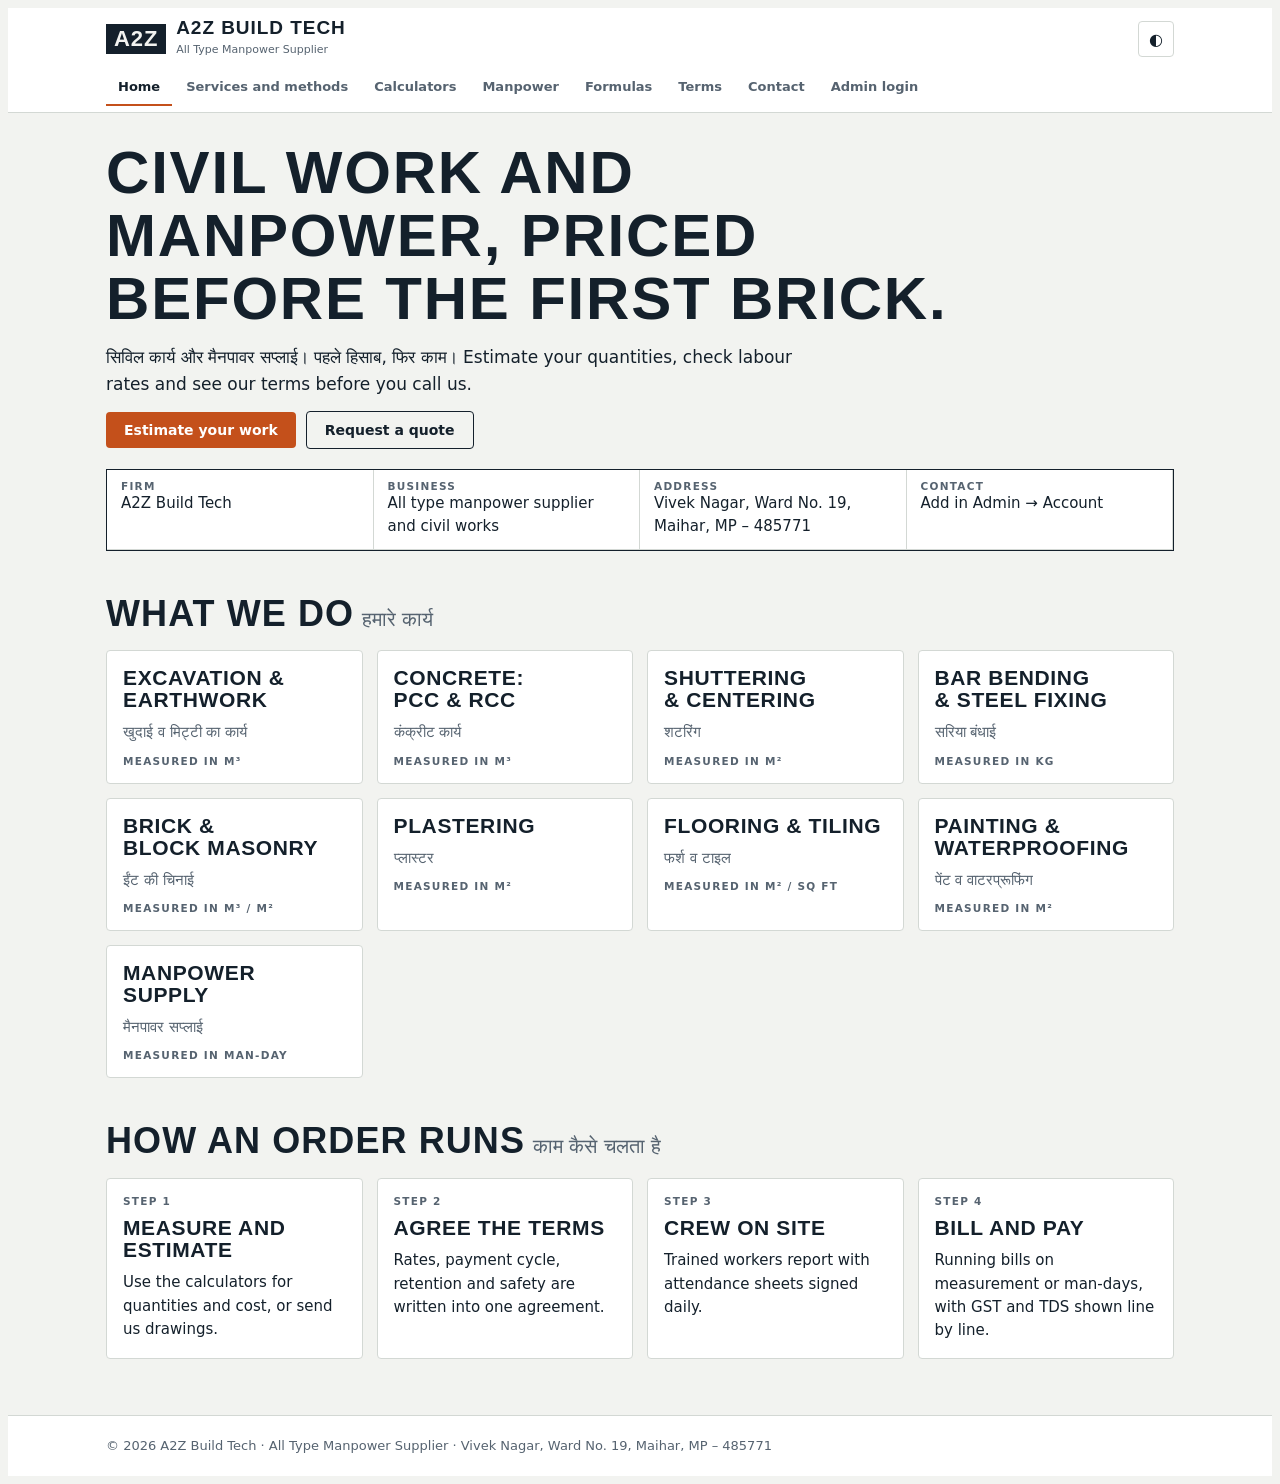
==== index.html @ a54b51d4 "Add files via upload" ====
<!doctype html>
<html lang="en">
<head>
<meta charset="utf-8">
<meta name="viewport" content="width=device-width, initial-scale=1, viewport-fit=cover">
<title>A2Z Build Tech</title>
<meta name="description" content="A2Z Build Tech, All Type Manpower Supplier and civil works, Vivek Nagar, Maihar, Madhya Pradesh.">
<meta name="theme-color" content="#c4501b">
<meta name="claude:viewport-fit-sides" content="cover">
<!-- CSP-START --><meta http-equiv="Content-Security-Policy" content="default-src 'none'; script-src 'self'; style-src 'self' 'unsafe-inline' https://fonts.googleapis.com; font-src https://fonts.gstatic.com; img-src 'self' data:; connect-src 'none'; object-src 'none'; base-uri 'none'; form-action 'none'"><!-- CSP-END -->
<link rel="stylesheet" href="https://fonts.googleapis.com/css2?family=Barlow+Condensed:wght@600;700&family=Inter:wght@400;500;600&family=IBM+Plex+Mono:wght@500&display=swap">
<link rel="stylesheet" href="style.css">
</head>
<body>
<header class="top">
  <div class="wrap bar">
    <a class="brand" href="#home"><span class="mark">A2Z</span><span><b>A2Z Build Tech</b><small>All Type Manpower Supplier</small></span></a>
    <button class="ghost" id="themeBtn" aria-label="Switch light or dark theme">◐</button>
  </div>
  <nav class="wrap nav" id="nav" aria-label="Main"></nav>
</header>
<main class="wrap" id="app"><noscript>This site needs JavaScript. Please turn it on in your browser.</noscript></main>
<footer><div class="wrap">© 2026 A2Z Build Tech · All Type Manpower Supplier · Vivek Nagar, Ward No. 19, Maihar, MP – 485771</div></footer>
<div id="toast" role="status"></div>
<script src="data.js"></script>
<script src="calc.js"></script>
<script src="app.js"></script>
</body>
</html>
---- style.css ----
/* Layout concept: a drawing-sheet title block up top, then ruled work sheets. One orange accent, used only on the primary action. */
:root{
  --bg:#f2f3f0; --sf:#ffffff; --fg:#14202b; --mu:#566370; --ln:#d3d8d4; --soft:#e7eae6;
  --ac:#c4501b; --acf:#ffffff; --st:#1f4e79; --ok:#1d7a4a; --bad:#b3261e;
  --fd:'Barlow Condensed','Arial Narrow',sans-serif; --fb:'Inter',system-ui,sans-serif; --fm:'IBM Plex Mono',ui-monospace,monospace;
}
@media (prefers-color-scheme: dark){:root:not([data-theme="light"]){
  --bg:#10161c; --sf:#18212a; --fg:#e8ecef; --mu:#9aa7b2; --ln:#2b3742; --soft:#1e2832;
  --ac:#f0793f; --acf:#1a0d05; --st:#7db4e6; --ok:#5fcf93; --bad:#ff8a80; color-scheme:dark;}}
:root[data-theme="dark"]{
  --bg:#10161c; --sf:#18212a; --fg:#e8ecef; --mu:#9aa7b2; --ln:#2b3742; --soft:#1e2832;
  --ac:#f0793f; --acf:#1a0d05; --st:#7db4e6; --ok:#5fcf93; --bad:#ff8a80; color-scheme:dark;}
*{box-sizing:border-box}
body{background:var(--bg);color:var(--fg);font:15px/1.55 var(--fb);min-height:100%}
body::before{content:"";position:fixed;inset:0 0 auto;height:env(safe-area-inset-top,0px);background:var(--sf);z-index:30}
.wrap{max-width:1100px;margin:0 auto;padding-left:max(16px,env(safe-area-inset-left,0px));padding-right:max(16px,env(safe-area-inset-right,0px))}
a{color:var(--st)}
h1,h2,h3{font-family:var(--fd);text-transform:uppercase;letter-spacing:.03em;line-height:1.05;margin:0;text-wrap:balance}
h1{font-size:clamp(34px,7vw,60px);font-weight:700}
h2{font-size:clamp(26px,4.5vw,36px);font-weight:700}
h3{font-size:21px;font-weight:600}
p{margin:0;max-width:65ch}
.hi{font:500 .55em var(--fb);text-transform:none;letter-spacing:0;color:var(--mu);margin-left:8px;white-space:nowrap}
.mu{color:var(--mu)} em{font-style:normal;font-weight:500;color:var(--mu)}
header.top{position:sticky;top:env(safe-area-inset-top,0px);z-index:20;background:var(--sf);border-bottom:1px solid var(--ln)}
.bar{display:flex;align-items:center;justify-content:space-between;gap:12px;padding-block:10px}
.brand{display:flex;align-items:center;gap:10px;text-decoration:none;color:var(--fg)}
.mark{font:700 22px var(--fd);background:var(--fg);color:var(--bg);padding:2px 8px;letter-spacing:.04em}
.brand b{display:block;font:700 19px var(--fd);text-transform:uppercase;letter-spacing:.05em;line-height:1}
.brand small{color:var(--mu);font-size:11px}
.nav{display:flex;gap:2px;overflow-x:auto;padding-bottom:6px;scrollbar-width:thin}
.nav a{white-space:nowrap;padding:7px 12px;text-decoration:none;color:var(--mu);font-weight:600;font-size:13px;border-bottom:2px solid transparent}
.nav a[aria-current="page"]{color:var(--fg);border-bottom-color:var(--ac)}
.ghost{background:none;border:1px solid var(--ln);color:var(--fg);width:36px;height:36px;border-radius:4px;cursor:pointer;font-size:16px}
main{padding-block:28px 56px;display:grid;gap:44px}
section{display:grid;gap:18px;min-width:0}
.tb{display:grid;grid-template-columns:repeat(auto-fit,minmax(min(100%,230px),1fr));border:1.5px solid var(--fg);background:var(--sf)}
.tb>div{padding:10px 14px;border-right:1px solid var(--ln);border-bottom:1px solid var(--ln);min-width:0}
.tb small,.lbl{display:block;font:600 10.5px var(--fb);letter-spacing:.12em;text-transform:uppercase;color:var(--mu)}
.hero{display:grid;gap:20px}
.hero p{font-size:17px}
.row{display:flex;flex-wrap:wrap;gap:10px;align-items:center}
.between{justify-content:space-between}
.btn{background:var(--ac);color:var(--acf);border:0;padding:10px 18px;font:600 14px var(--fb);cursor:pointer;border-radius:4px;text-decoration:none;display:inline-block}
.btn.sec{background:transparent;color:var(--fg);border:1.5px solid var(--fg)}
.link{background:none;border:0;color:var(--st);cursor:pointer;font:600 13px var(--fb);padding:4px}
.link.danger{color:var(--bad)}
button:focus-visible,a:focus-visible,input:focus-visible,select:focus-visible,textarea:focus-visible,summary:focus-visible{outline:2px solid var(--st);outline-offset:2px}
.cards{display:grid;grid-template-columns:repeat(auto-fit,minmax(min(100%,250px),1fr));gap:14px}
.card{background:var(--sf);border:1px solid var(--ln);padding:16px;border-radius:4px;min-width:0;display:grid;gap:10px;align-content:start}
.sheet{background:var(--sf);border:1.5px solid var(--fg);padding:18px;display:grid;gap:16px;min-width:0}
.chips{display:flex;flex-wrap:wrap;gap:8px}
.chip{background:var(--sf);color:var(--fg);border:1px solid var(--ln);padding:7px 12px;border-radius:99px;cursor:pointer;font:600 13px var(--fb)}
.chip[aria-pressed="true"]{background:var(--fg);color:var(--bg);border-color:var(--fg)}
label{display:grid;gap:4px;font:600 12px var(--fb);color:var(--mu);min-width:0}
input,select,textarea{font:15px var(--fb);padding:9px 10px;border:1px solid var(--ln);background:var(--bg);color:var(--fg);border-radius:4px;min-width:0;width:100%}
textarea{min-height:120px;resize:vertical}
.grid{display:grid;grid-template-columns:repeat(auto-fit,minmax(min(100%,170px),1fr));gap:12px;align-items:end}
.scroll{overflow-x:auto;max-width:100%}
table{border-collapse:collapse;width:100%;font-size:14px}
th{font:600 10.5px var(--fb);letter-spacing:.1em;text-transform:uppercase;color:var(--mu);text-align:left;padding:8px;border-bottom:1.5px solid var(--fg);white-space:nowrap}
td{padding:7px 8px;border-bottom:1px solid var(--ln);vertical-align:middle}
td input,td select{padding:6px 8px;min-width:90px}
.n{font:500 14px var(--fm);text-align:right;font-variant-numeric:tabular-nums;white-space:nowrap}
th.n{font:600 10.5px var(--fb)}
tr.tot td{border-bottom:0;border-top:1.5px solid var(--fg);font-weight:600}
tr.big td{font:700 20px var(--fd);letter-spacing:.03em;text-transform:uppercase}
details{background:var(--sf);border:1px solid var(--ln);border-radius:4px}
summary{cursor:pointer;padding:13px 16px;font:600 20px var(--fd);text-transform:uppercase;letter-spacing:.03em;list-style:none;display:flex;justify-content:space-between;gap:12px}
summary::-webkit-details-marker{display:none}
summary::after{content:"+";font-family:var(--fm)}
details[open] summary::after{content:"–"}
details .in{padding:0 16px 16px;display:grid;gap:10px}
ol,ul{margin:0;padding-left:20px;display:grid;gap:6px}
.pill{font:600 11px var(--fb);padding:2px 8px;border-radius:99px;background:var(--soft);color:var(--mu)}
.note{border-left:3px solid var(--st);padding:8px 12px;background:var(--soft);font-size:13.5px;max-width:75ch}
.warn{border-left-color:var(--bad)}
pre.doc{white-space:pre-wrap;word-break:break-word;font:13.5px/1.6 var(--fm);background:var(--bg);border:1px solid var(--ln);padding:16px;margin:0;max-height:560px;overflow:auto}
.kpi{font:700 30px var(--fd);letter-spacing:.02em}
.msg{color:var(--bad);font-size:13px;min-height:18px}
#toast{position:fixed;left:50%;transform:translateX(-50%);bottom:calc(20px + env(safe-area-inset-bottom,0px));background:var(--fg);color:var(--bg);padding:9px 16px;border-radius:4px;font-size:13px;font-weight:600;opacity:0;pointer-events:none;transition:opacity .2s;z-index:50;max-width:calc(100% - 32px)}
#toast.on{opacity:1}
footer{border-top:1px solid var(--ln);background:var(--sf);padding-block:20px;color:var(--mu);font-size:13px}
@media (prefers-reduced-motion:reduce){*{transition:none!important;scroll-behavior:auto!important}}
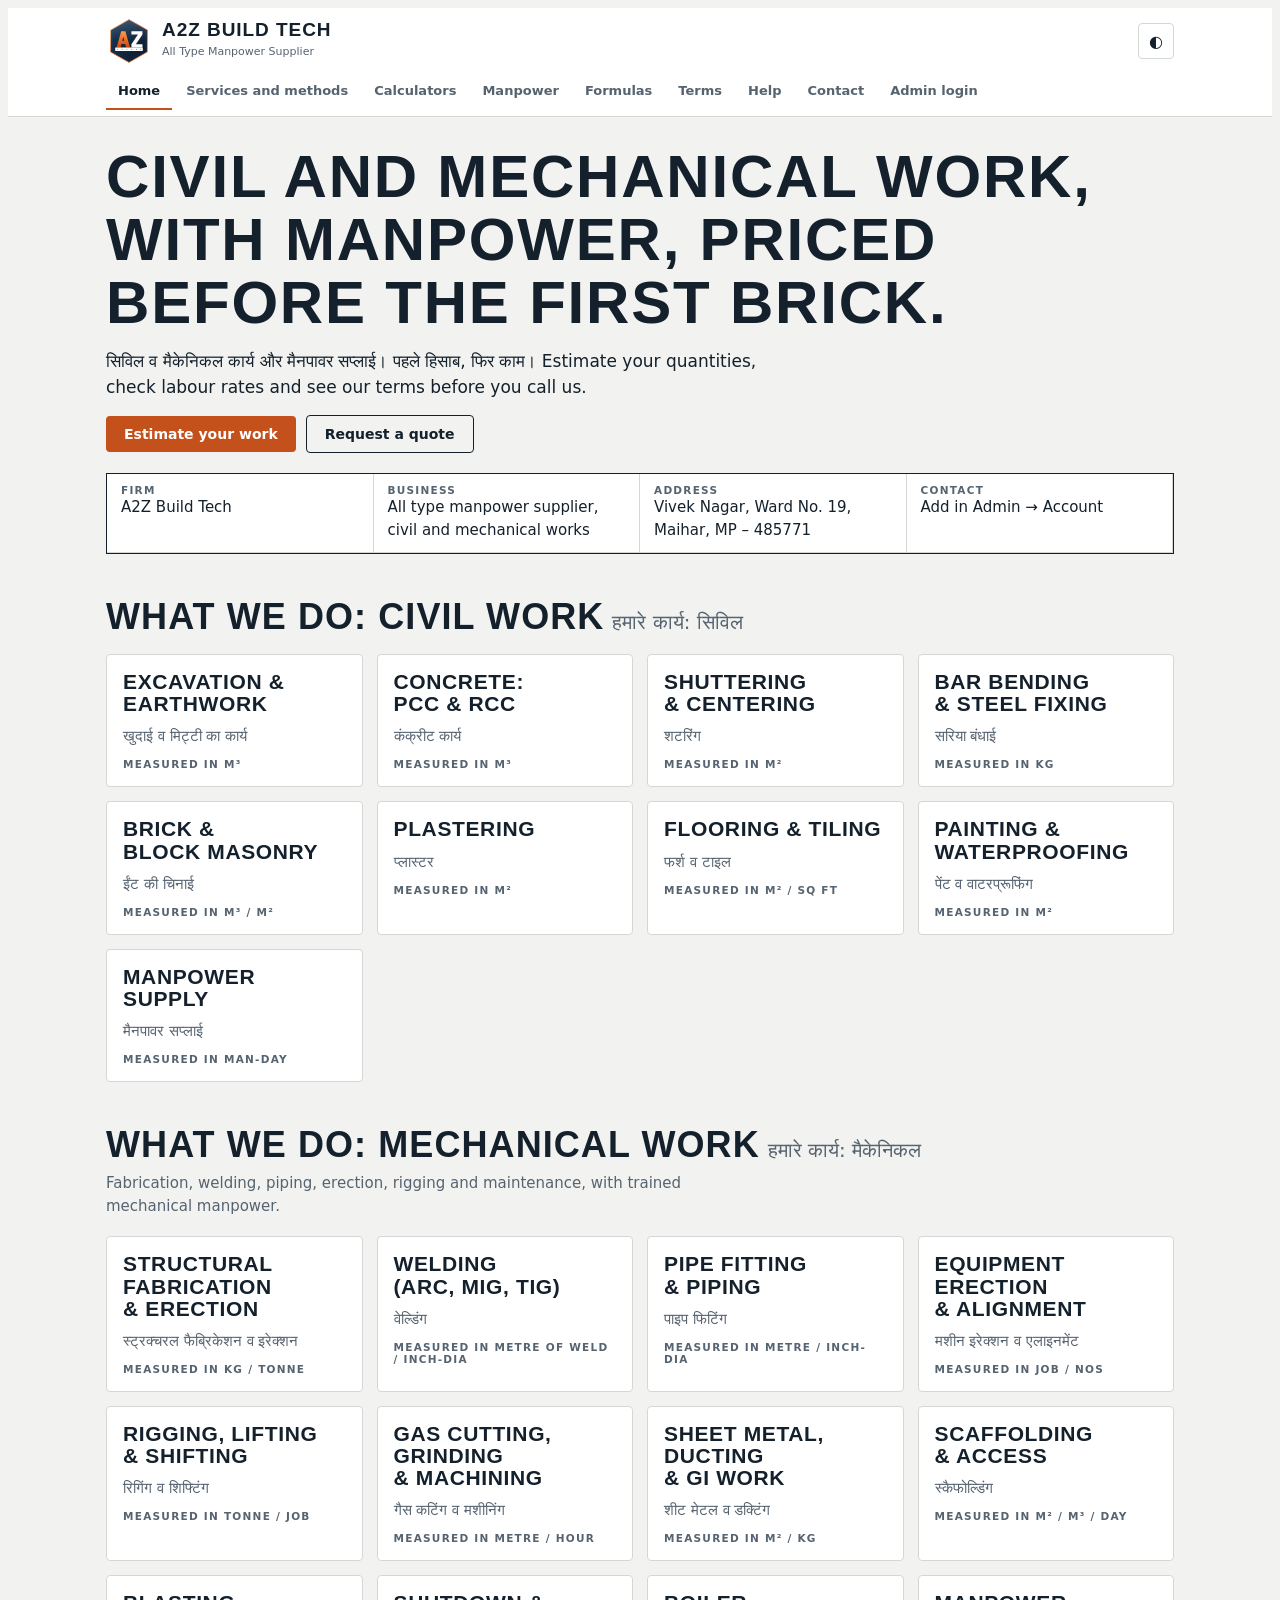
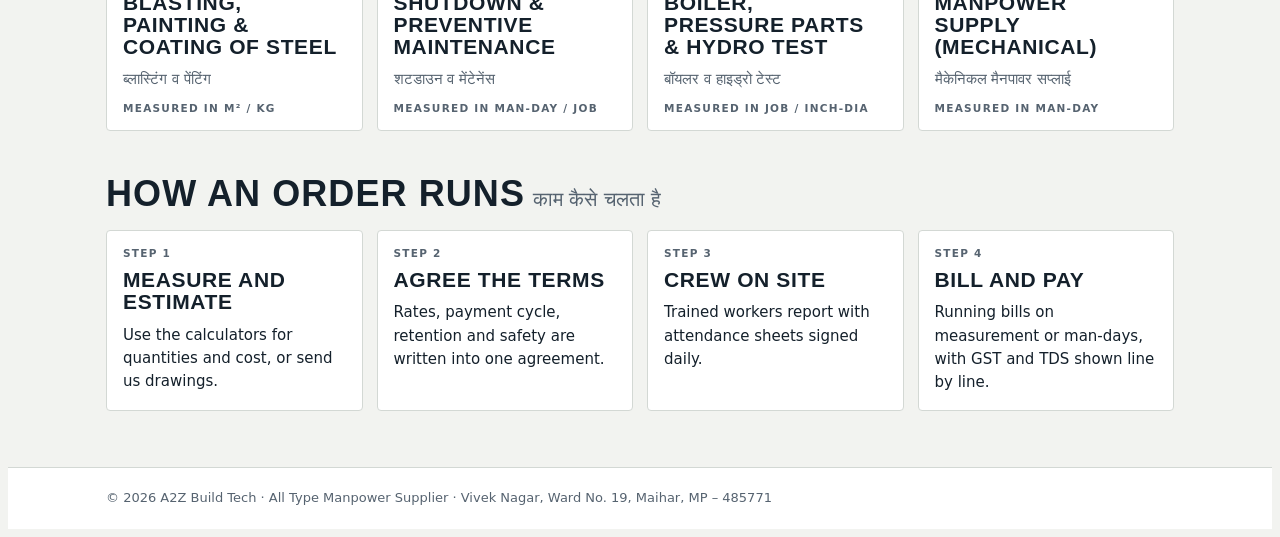
==== commit a0826483: "Add files via upload" ====
--- a/index.html
+++ b/index.html
@@ -3,18 +3,26 @@
 <head>
 <meta charset="utf-8">
 <meta name="viewport" content="width=device-width, initial-scale=1, viewport-fit=cover">
+<meta name="theme-color" content="#0f2a47">
+<meta name="mobile-web-app-capable" content="yes">
+<meta name="apple-mobile-web-app-capable" content="yes">
+<meta name="apple-mobile-web-app-title" content="A2Z">
+<meta name="apple-mobile-web-app-status-bar-style" content="black-translucent">
+<link rel="manifest" href="manifest.json">
+<link rel="apple-touch-icon" href="apple-touch-icon.png">
+<link rel="icon" type="image/svg+xml" href="logo.svg">
 <title>A2Z Build Tech</title>
 <meta name="description" content="A2Z Build Tech, All Type Manpower Supplier and civil works, Vivek Nagar, Maihar, Madhya Pradesh.">
-<meta name="theme-color" content="#c4501b">
 <meta name="claude:viewport-fit-sides" content="cover">
-<!-- CSP-START --><meta http-equiv="Content-Security-Policy" content="default-src 'none'; script-src 'self'; style-src 'self' 'unsafe-inline' https://fonts.googleapis.com; font-src https://fonts.gstatic.com; img-src 'self' data:; connect-src 'none'; object-src 'none'; base-uri 'none'; form-action 'none'"><!-- CSP-END -->
+<!-- CSP-START --><meta http-equiv="Content-Security-Policy" content="default-src 'none'; manifest-src 'self'; script-src 'self'; style-src 'self' 'unsafe-inline' https://fonts.googleapis.com; font-src https://fonts.gstatic.com; img-src 'self' data:; connect-src 'none'; object-src 'none'; base-uri 'none'; form-action 'none'"><!-- CSP-END -->
 <link rel="stylesheet" href="https://fonts.googleapis.com/css2?family=Barlow+Condensed:wght@600;700&family=Inter:wght@400;500;600&family=IBM+Plex+Mono:wght@500&display=swap">
 <link rel="stylesheet" href="style.css">
+<link rel="stylesheet" href="help.css">
 </head>
 <body>
 <header class="top">
   <div class="wrap bar">
-    <a class="brand" href="#home"><span class="mark">A2Z</span><span><b>A2Z Build Tech</b><small>All Type Manpower Supplier</small></span></a>
+    <a class="brand" href="#home"><img class="logo" src="logo.svg" alt="A2Z Build Tech logo" width="46" height="46"><span><b>A2Z Build Tech</b><small>All Type Manpower Supplier</small></span></a>
     <button class="ghost" id="themeBtn" aria-label="Switch light or dark theme">◐</button>
   </div>
   <nav class="wrap nav" id="nav" aria-label="Main"></nav>
@@ -24,6 +32,8 @@
 <div id="toast" role="status"></div>
 <script src="data.js"></script>
 <script src="calc.js"></script>
+<script src="help.js"></script>
+<script src="pwa.js"></script>
 <script src="app.js"></script>
 </body>
 </html>
--- a/style.css
+++ b/style.css
@@ -1,3 +1,4 @@
+/* FILE: style.css  (GitHub par isi naam se upload karein) */
 /* Layout concept: a drawing-sheet title block up top, then ruled work sheets. One orange accent, used only on the primary action. */
 :root{
   --bg:#f2f3f0; --sf:#ffffff; --fg:#14202b; --mu:#566370; --ln:#d3d8d4; --soft:#e7eae6;
@@ -82,3 +83,6 @@
 #toast.on{opacity:1}
 footer{border-top:1px solid var(--ln);background:var(--sf);padding-block:20px;color:var(--mu);font-size:13px}
 @media (prefers-reduced-motion:reduce){*{transition:none!important;scroll-behavior:auto!important}}
+
+.logo{width:46px;height:46px;display:block;flex:none}
+.brand{align-items:center}
--- a/help.css
+++ b/help.css
@@ -0,0 +1,24 @@
+/* FILE: help.css  (GitHub par isi naam se upload karein) */
+.hlp{display:grid;gap:12px;max-width:860px}
+.hlp-log{display:grid;gap:10px;max-height:62vh;overflow:auto;padding:4px 2px;min-height:120px}
+.hlp-m{padding:10px 12px;border-radius:10px;border:1px solid var(--ln);background:var(--sf);color:var(--fg);max-width:100%;overflow-wrap:anywhere}
+.hlp-m.me{justify-self:end;background:var(--soft);max-width:88%}
+.hlp-m h4{margin:0 0 6px;font-size:15px}
+.hlp-m p{margin:6px 0}
+.hlp-m ol{margin:6px 0 6px 20px;padding:0;display:grid;gap:5px}
+.hlp-where{font-size:13px;color:var(--mu)}
+.hlp-tip{font-size:13px;border-left:3px solid var(--ac);padding:4px 8px;margin-top:6px;background:var(--soft)}
+.hlp-sep{border:0;border-top:1px dashed var(--ln);margin:10px 0}
+.hlp-chips{display:flex;flex-wrap:wrap;gap:6px}
+.hlp-chip{font:inherit;font-size:13px;padding:5px 10px;border:1px solid var(--ln);border-radius:999px;background:var(--sf);color:var(--fg);cursor:pointer}
+.hlp-chip:hover,.hlp-chip:focus-visible{border-color:var(--ac);outline:none}
+.hlp-form{display:flex;gap:8px;align-items:center}
+.hlp-form input{flex:1;min-width:0;font:inherit;padding:10px 12px;border:1px solid var(--ln);border-radius:8px;background:var(--sf);color:var(--fg)}
+.hlp-form button{font:inherit;font-weight:600;padding:10px 16px;border:0;border-radius:8px;background:var(--ac);color:var(--acf);cursor:pointer}
+.hlp-cat{font-size:12px;letter-spacing:.08em;text-transform:uppercase;color:var(--mu);font-weight:700;margin:8px 0 4px}
+.hlp-note{font-size:12px;color:var(--mu)}
+.hlp-lock{border-left:3px solid var(--bad)}
+.pwa-bar{position:fixed;left:0;right:0;bottom:0;z-index:60;display:flex;gap:10px;align-items:center;justify-content:center;flex-wrap:wrap;padding:10px 44px 10px 14px;padding-bottom:max(10px,env(safe-area-inset-bottom));background:#0f2a47;color:#fff;font-size:14px;box-shadow:0 -2px 12px rgba(0,0,0,.25)}
+.pwa-go{font:inherit;font-weight:700;border:0;border-radius:8px;padding:8px 14px;background:#ff8a3d;color:#1a0d05;cursor:pointer}
+.pwa-x{position:absolute;right:6px;top:50%;transform:translateY(-50%);font:inherit;font-size:22px;line-height:1;border:0;background:transparent;color:#fff;padding:6px 10px;cursor:pointer}
+@media (display-mode: standalone){body{-webkit-tap-highlight-color:transparent}header.top{padding-top:env(safe-area-inset-top)}}
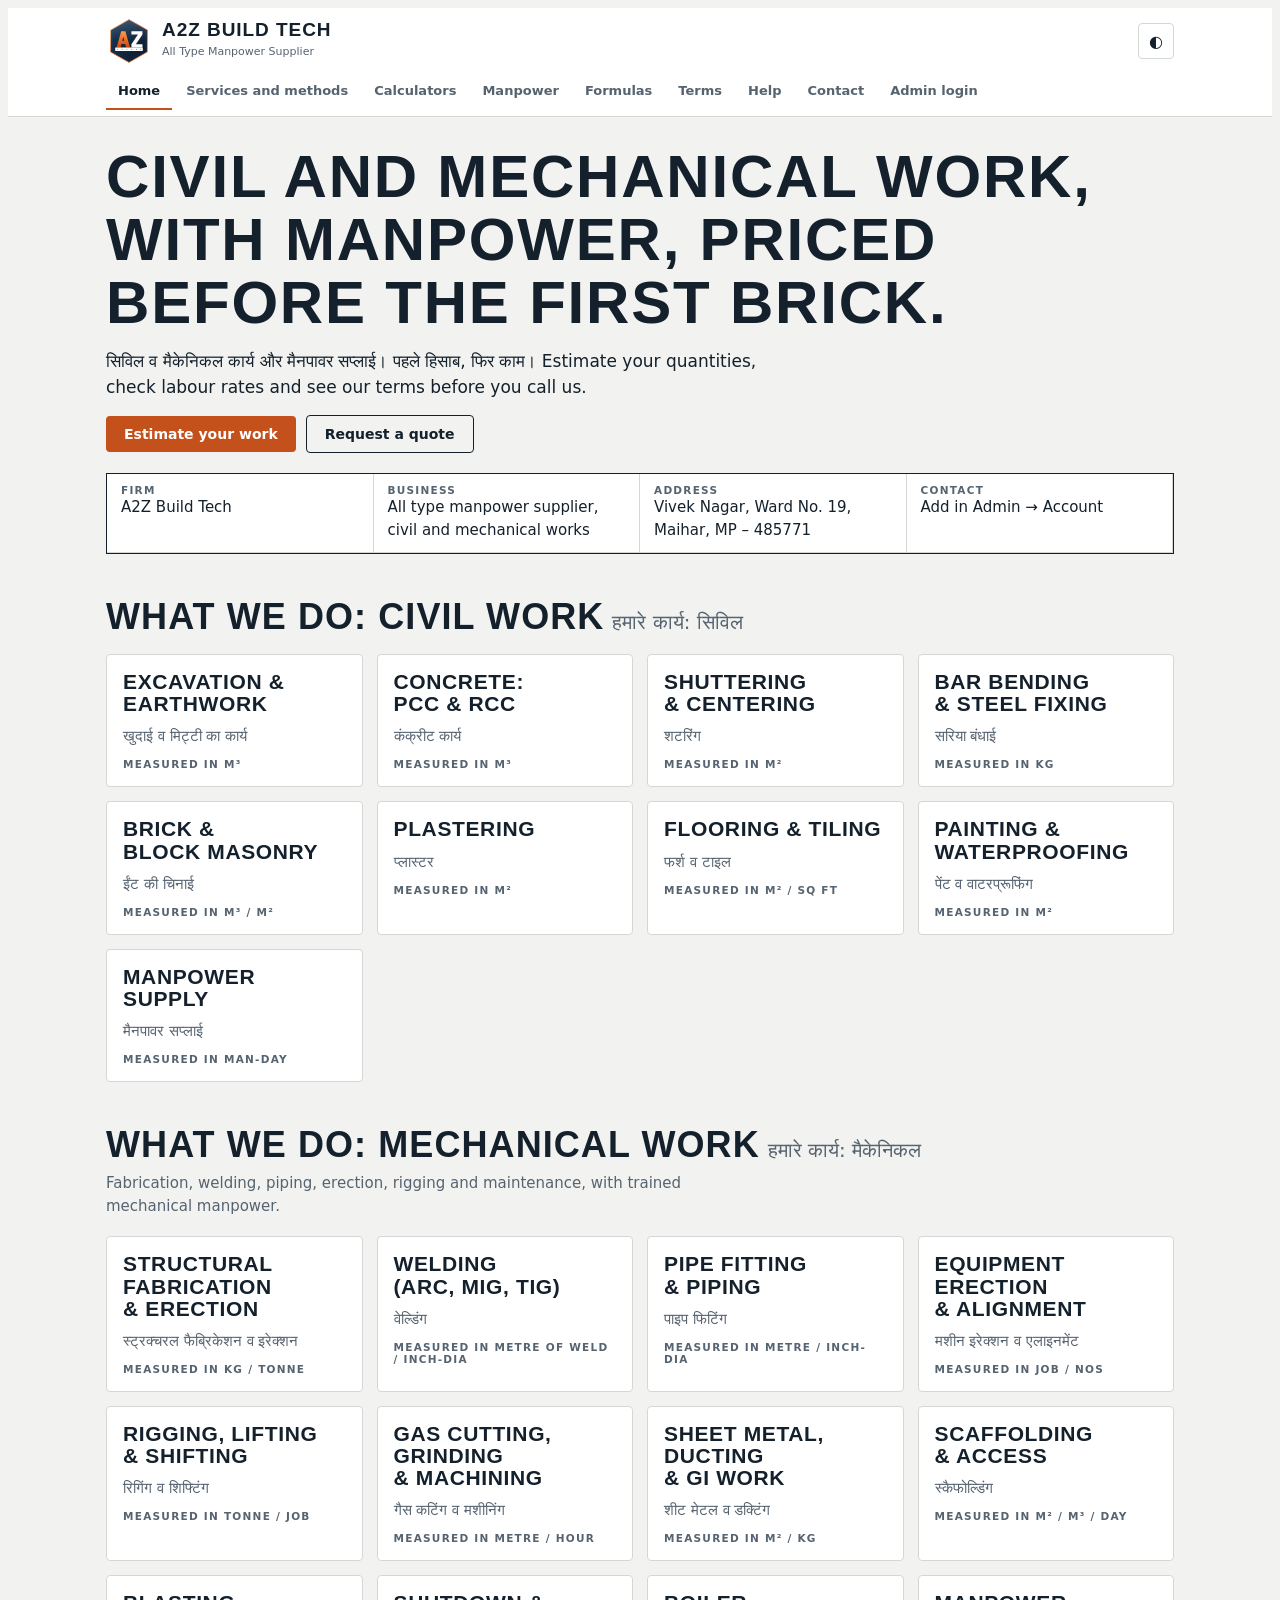
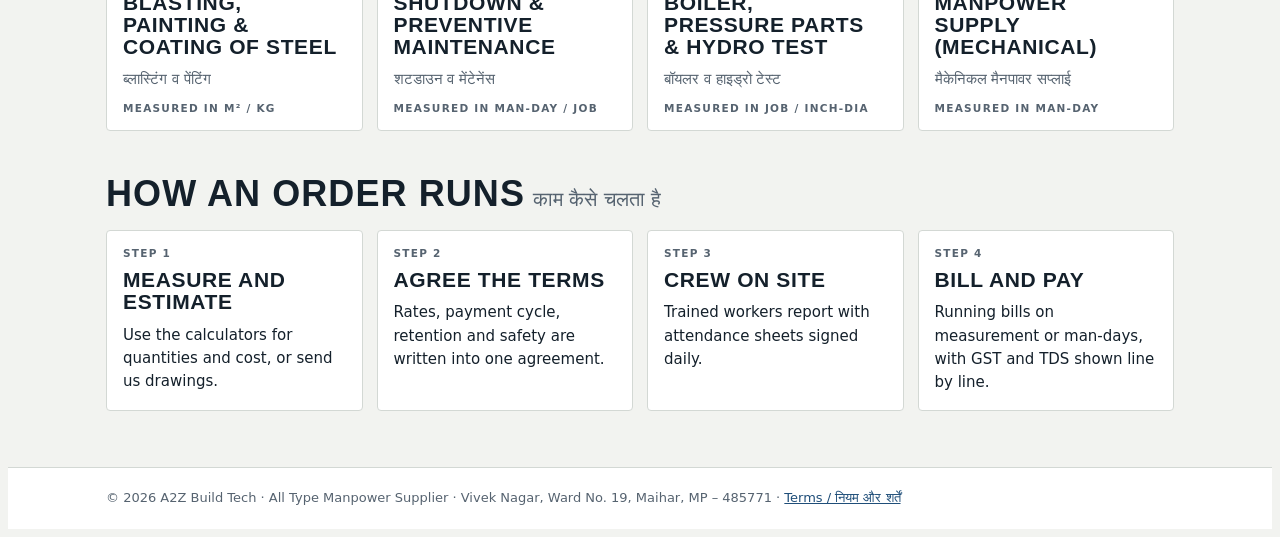
==== commit fd3a595d: "Add files via upload" ====
--- a/index.html
+++ b/index.html
@@ -28,7 +28,7 @@
   <nav class="wrap nav" id="nav" aria-label="Main"></nav>
 </header>
 <main class="wrap" id="app"><noscript>This site needs JavaScript. Please turn it on in your browser.</noscript></main>
-<footer><div class="wrap">© 2026 A2Z Build Tech · All Type Manpower Supplier · Vivek Nagar, Ward No. 19, Maihar, MP – 485771</div></footer>
+<footer><div class="wrap">© 2026 A2Z Build Tech · All Type Manpower Supplier · Vivek Nagar, Ward No. 19, Maihar, MP – 485771 · <a href="terms.html">Terms / नियम और शर्तें</a></div></footer>
 <div id="toast" role="status"></div>
 <script src="data.js"></script>
 <script src="calc.js"></script>
--- a/style.css
+++ b/style.css
@@ -86,3 +86,29 @@
 
 .logo{width:46px;height:46px;display:block;flex:none}
 .brand{align-items:center}
+
+/* Password ki aankh (eye) */
+.pwwrap{position:relative;display:block;min-width:0}
+.pwwrap input{width:100%;padding-right:44px}
+.pweye{position:absolute;right:2px;top:50%;transform:translateY(-50%);width:40px;height:34px;display:grid;place-items:center;padding:0;border:0;background:transparent;color:var(--mu);cursor:pointer;border-radius:4px}
+.pweye:hover,.pweye[aria-pressed="true"]{color:var(--fg)}
+.pweye:focus-visible{outline:2px solid var(--fg);outline-offset:0}
+
+.ver-tag{position:fixed;left:6px;bottom:4px;font-size:10px;opacity:.45;pointer-events:none;z-index:5}
+.update-bar{position:fixed;left:0;right:0;bottom:0;z-index:60;display:flex;gap:10px;align-items:center;justify-content:center;flex-wrap:wrap;padding:10px 16px;background:#0b5;color:#fff;font-weight:600}.update-bar button{background:#fff;color:#064;border:0;border-radius:8px;padding:8px 14px;font-weight:700;cursor:pointer}.update-bar .ub-x{background:transparent;color:#fff;border:1px solid #fff8}
+[hidden]{display:none!important}
+
+.imged-ov{position:fixed;inset:0;background:rgba(0,0,0,.6);z-index:100;display:grid;place-items:center;padding:12px;overflow:auto}
+.imged{background:var(--bg,#fff);color:var(--tx,#111);border-radius:12px;padding:14px;max-width:420px;width:100%;display:grid;gap:10px}
+.imged-view{display:grid;place-items:center;background:#eee;border-radius:8px;padding:6px}
+.imged-view canvas{max-width:100%;touch-action:none;cursor:grab;background:#fff}
+.imged-view img{max-width:100%;max-height:70vh}
+.imged-row{display:flex;gap:10px;flex-wrap:wrap;align-items:end}
+.imged-row label{display:grid;gap:2px;font-size:13px;flex:1;min-width:120px}
+.docgrid{display:grid;grid-template-columns:repeat(auto-fit,minmax(150px,1fr));gap:8px;margin-top:6px}
+.doccard{border:1px solid var(--ln,#cbd5e1);border-radius:10px;padding:8px}
+.ok{color:#087f3f}
+.consent{display:flex;gap:8px;align-items:flex-start;font-size:13px;line-height:1.5;margin:10px 0}.consent input{margin-top:3px}
+.langbox{position:fixed;right:8px;bottom:8px;z-index:70;background:#fff;color:#111;border:1px solid #8886;border-radius:8px;padding:2px 4px;box-shadow:0 1px 6px #0003}
+.langbox select{border:0;background:transparent;font-size:13px;padding:4px;max-width:110px}
+.lang-hi body{font-family:"Noto Sans Devanagari",Inter,system-ui,sans-serif}
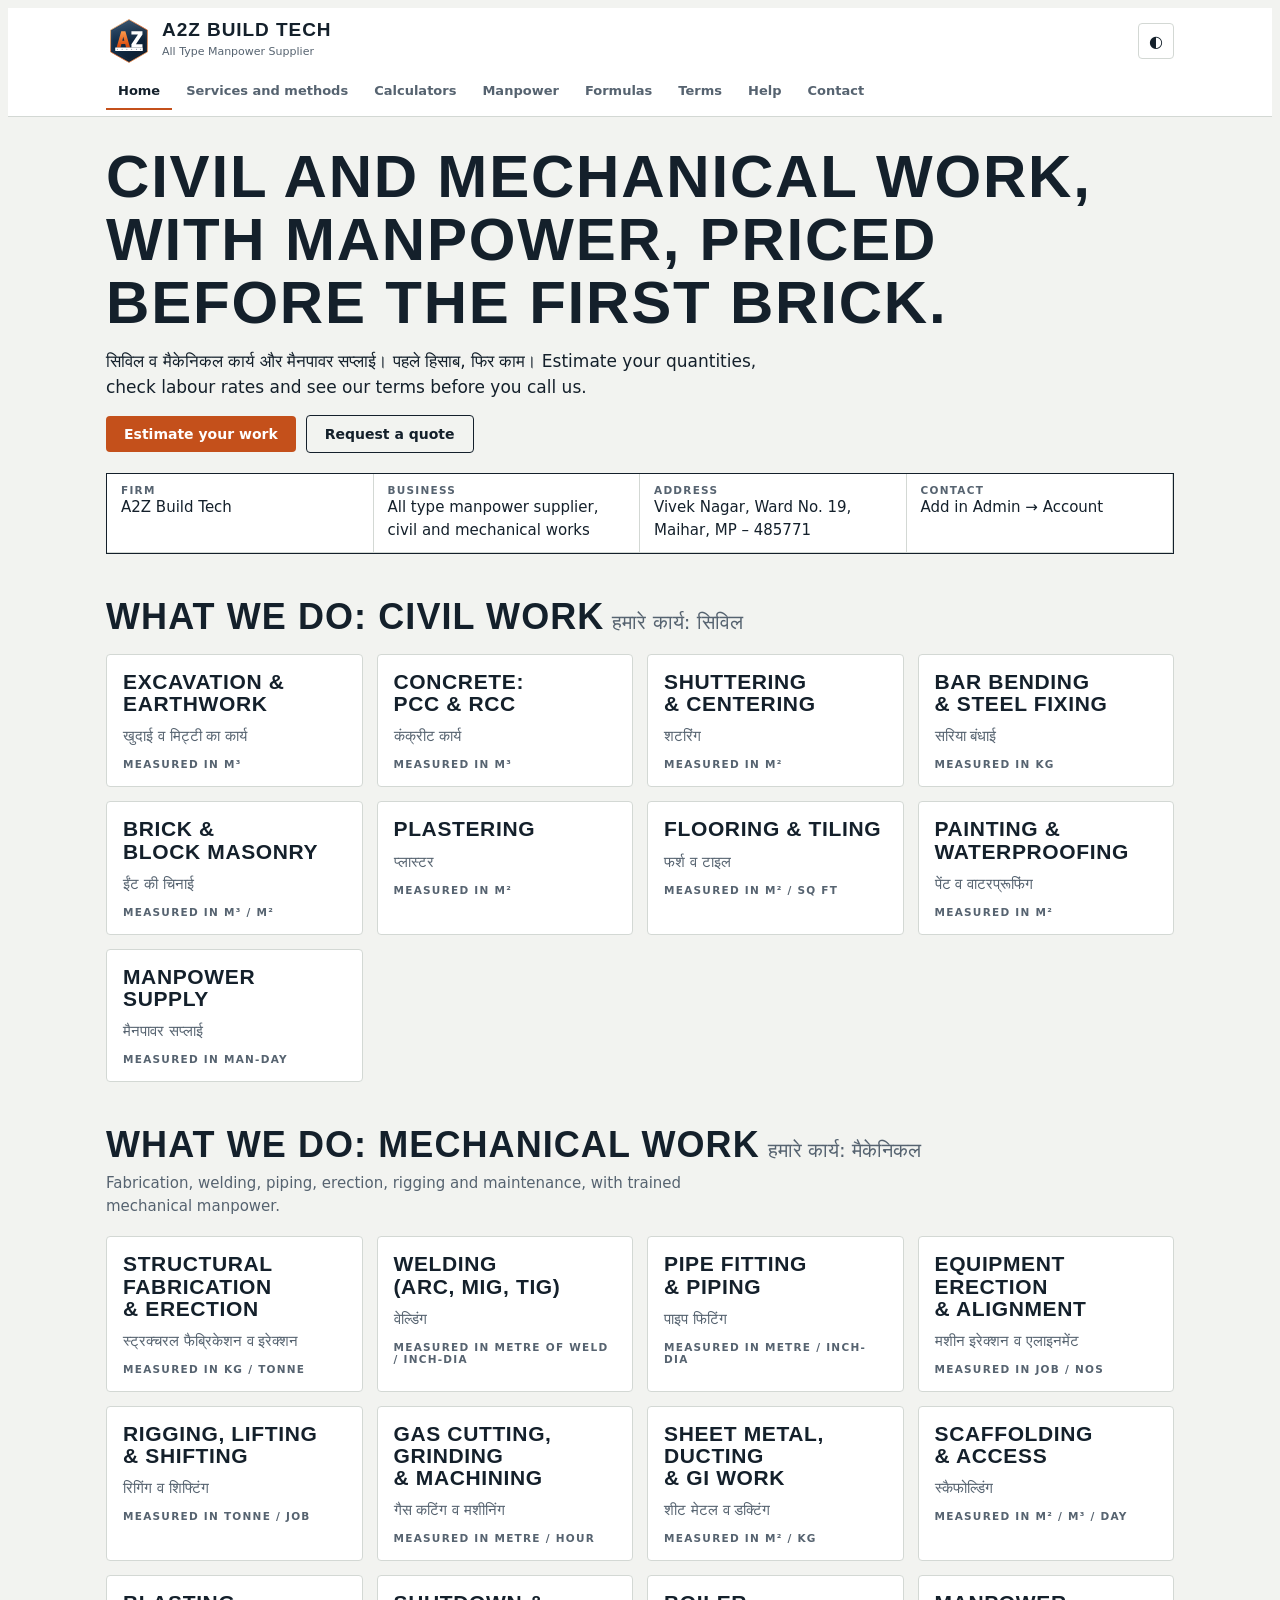
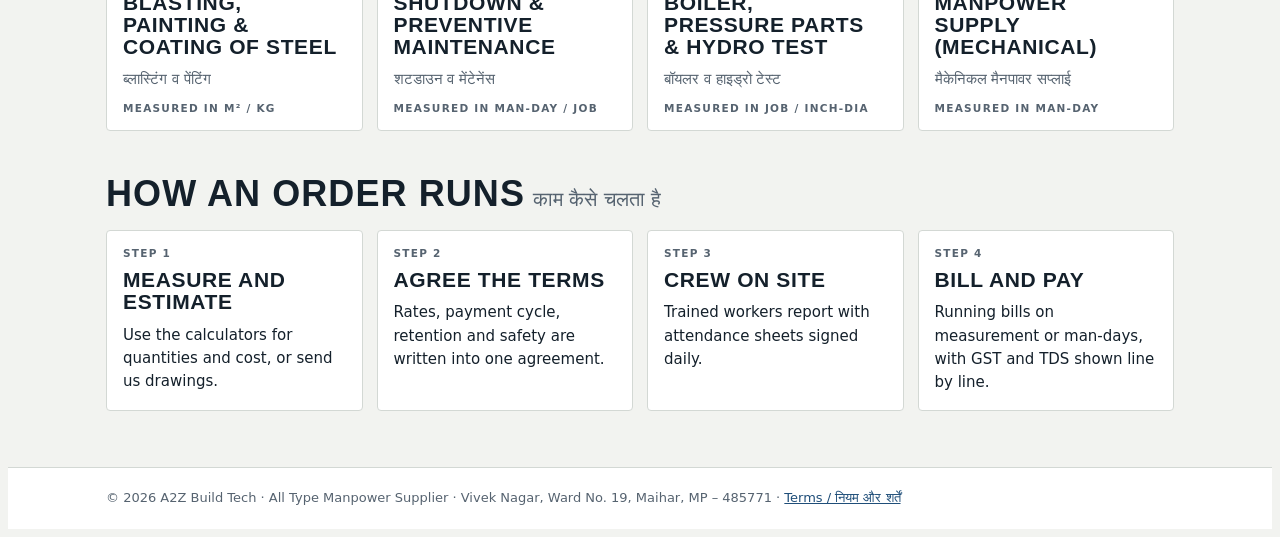
==== commit 1ebad24b: "Add files via upload" ====
--- a/index.html
+++ b/index.html
@@ -14,7 +14,7 @@
 <title>A2Z Build Tech</title>
 <meta name="description" content="A2Z Build Tech, All Type Manpower Supplier and civil works, Vivek Nagar, Maihar, Madhya Pradesh.">
 <meta name="claude:viewport-fit-sides" content="cover">
-<!-- CSP-START --><meta http-equiv="Content-Security-Policy" content="default-src 'none'; manifest-src 'self'; script-src 'self'; style-src 'self' 'unsafe-inline' https://fonts.googleapis.com; font-src https://fonts.gstatic.com; img-src 'self' data:; connect-src 'none'; object-src 'none'; base-uri 'none'; form-action 'none'"><!-- CSP-END -->
+<!-- CSP-START --><meta http-equiv="Content-Security-Policy" content="default-src 'none'; manifest-src 'self'; script-src 'self'; style-src 'self' 'unsafe-inline' https://fonts.googleapis.com; font-src https://fonts.gstatic.com; img-src 'self' data:; connect-src https://script.google.com https://script.googleusercontent.com; object-src 'none'; base-uri 'none'; form-action 'none'"><!-- CSP-END -->
 <link rel="stylesheet" href="https://fonts.googleapis.com/css2?family=Barlow+Condensed:wght@600;700&family=Inter:wght@400;500;600&family=IBM+Plex+Mono:wght@500&display=swap">
 <link rel="stylesheet" href="style.css">
 <link rel="stylesheet" href="help.css">
@@ -30,6 +30,7 @@
 <main class="wrap" id="app"><noscript>This site needs JavaScript. Please turn it on in your browser.</noscript></main>
 <footer><div class="wrap">© 2026 A2Z Build Tech · All Type Manpower Supplier · Vivek Nagar, Ward No. 19, Maihar, MP – 485771 · <a href="terms.html">Terms / नियम और शर्तें</a></div></footer>
 <div id="toast" role="status"></div>
+<script src="config.js"></script>
 <script src="data.js"></script>
 <script src="calc.js"></script>
 <script src="help.js"></script>
--- a/style.css
+++ b/style.css
@@ -99,7 +99,7 @@
 [hidden]{display:none!important}
 
 .imged-ov{position:fixed;inset:0;background:rgba(0,0,0,.6);z-index:100;display:grid;place-items:center;padding:12px;overflow:auto}
-.imged{background:var(--bg,#fff);color:var(--tx,#111);border-radius:12px;padding:14px;max-width:420px;width:100%;display:grid;gap:10px}
+.imged{background:var(--bg,#fff);color:var(--fg,var(--tx,#111));border-radius:12px;padding:14px;max-width:420px;width:100%;display:grid;gap:10px}
 .imged-view{display:grid;place-items:center;background:#eee;border-radius:8px;padding:6px}
 .imged-view canvas{max-width:100%;touch-action:none;cursor:grab;background:#fff}
 .imged-view img{max-width:100%;max-height:70vh}
@@ -112,3 +112,18 @@
 .langbox{position:fixed;right:8px;bottom:8px;z-index:70;background:#fff;color:#111;border:1px solid #8886;border-radius:8px;padding:2px 4px;box-shadow:0 1px 6px #0003}
 .langbox select{border:0;background:transparent;font-size:13px;padding:4px;max-width:110px}
 .lang-hi body{font-family:"Noto Sans Devanagari",Inter,system-ui,sans-serif}
+
+/* button dabane ka effect */
+button,.btn,[data-act],summary,[role=button]{transition:transform .08s ease,filter .08s ease}
+button:active,.btn:active,[data-act]:active,summary:active,[role=button]:active{transform:scale(.94);filter:brightness(.82)}
+.pressed{animation:a2zpress .45s ease-out}
+@keyframes a2zpress{0%{box-shadow:0 0 0 0 rgba(201,161,59,.9);filter:brightness(.75)}100%{box-shadow:0 0 0 14px rgba(201,161,59,0);filter:none}}
+.busybar{position:fixed;left:0;top:0;height:3px;width:100%;z-index:200;background:linear-gradient(90deg,transparent,#c9a13b,transparent);background-size:40% 100%;background-repeat:no-repeat;animation:a2zbusy 1s linear infinite}
+@keyframes a2zbusy{0%{background-position:-40% 0}100%{background-position:140% 0}}
+body.busy{cursor:progress}
+@media (prefers-reduced-motion:reduce){.pressed,.busybar{animation:none}}
+.donebox{text-align:center}.done-tick{width:54px;height:54px;border-radius:50%;background:#16a34a;color:#fff;font-size:34px;line-height:54px;margin:0 auto;animation:a2zpop .35s ease-out}
+@keyframes a2zpop{0%{transform:scale(.3);opacity:0}100%{transform:scale(1);opacity:1}}
+.donetbl{width:100%;text-align:left;border-collapse:collapse;font-size:14px}.donetbl th{border-bottom:0;white-space:normal;width:42%;font-weight:600;opacity:.75;padding:4px 6px;vertical-align:top}.donetbl td{padding:4px 6px;word-break:break-word}.donetbl tr{border-bottom:1px solid #8883}
+
+.hp{position:absolute;left:-9999px;width:1px;height:1px;overflow:hidden}
